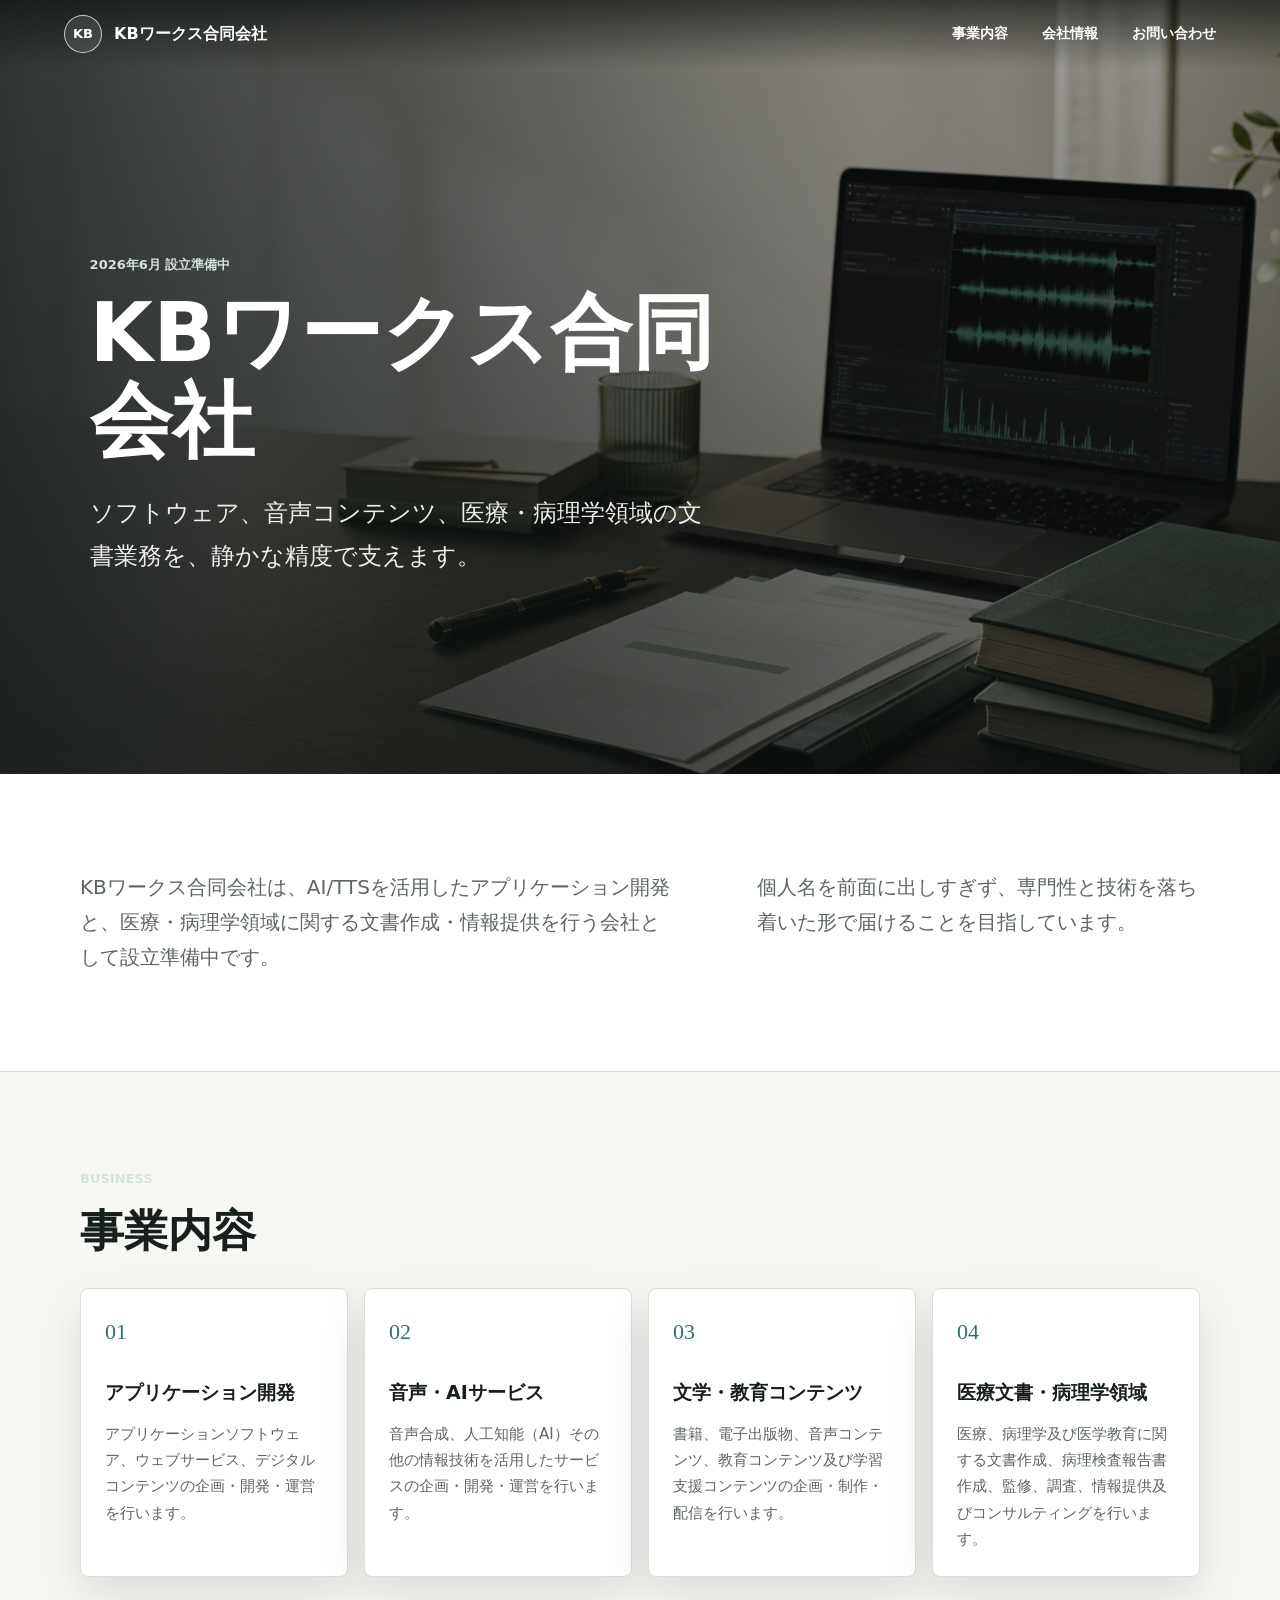
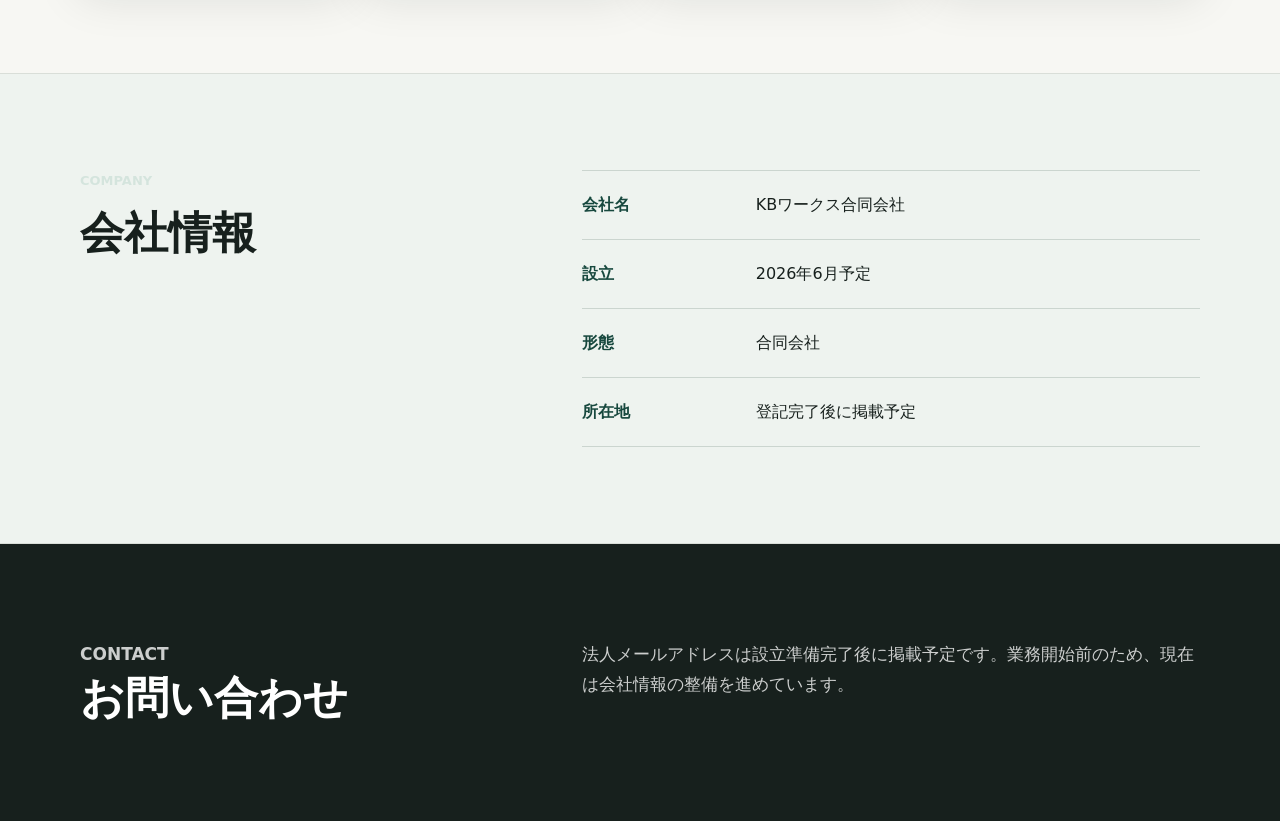
==== index.html @ 4ec2864b "Add files via upload" ====
<!doctype html>
<html lang="ja">
  <head>
    <meta charset="utf-8">
    <meta name="viewport" content="width=device-width, initial-scale=1">
    <title>KBワークス合同会社（設立準備中）</title>
    <meta
      name="description"
      content="KBワークス合同会社は、ソフトウェア開発、AI/TTSを活用した音声コンテンツ、医療・病理学領域の文書作成を行う会社として設立準備中です。"
    >
    <link rel="stylesheet" href="./styles.css">
  </head>
  <body>
    <header class="site-header" aria-label="サイトヘッダー">
      <a class="brand" href="#top" aria-label="KBワークス合同会社">
        <span class="brand-mark" aria-hidden="true">KB</span>
        <span>KBワークス合同会社</span>
      </a>
      <nav class="site-nav" aria-label="主要ナビゲーション">
        <a href="#business">事業内容</a>
        <a href="#company">会社情報</a>
        <a href="#contact">お問い合わせ</a>
      </nav>
    </header>

    <main id="top">
      <section class="hero" aria-labelledby="hero-title">
        <div class="hero-media" aria-hidden="true"></div>
        <div class="hero-overlay"></div>
        <div class="hero-content">
          <p class="status">2026年6月 設立準備中</p>
          <h1 id="hero-title">KBワークス合同会社</h1>
          <p class="lead">
            ソフトウェア、音声コンテンツ、医療・病理学領域の文書業務を、静かな精度で支えます。
          </p>
        </div>
      </section>

      <section class="intro section-band" aria-label="概要">
        <div class="section-inner intro-grid">
          <p>
            KBワークス合同会社は、AI/TTSを活用したアプリケーション開発と、医療・病理学領域に関する文書作成・情報提供を行う会社として設立準備中です。
          </p>
          <p>
            個人名を前面に出しすぎず、専門性と技術を落ち着いた形で届けることを目指しています。
          </p>
        </div>
      </section>

      <section id="business" class="section-band business" aria-labelledby="business-title">
        <div class="section-inner">
          <div class="section-heading">
            <p class="eyebrow">Business</p>
            <h2 id="business-title">事業内容</h2>
          </div>
          <div class="business-grid">
            <article class="business-item">
              <span class="item-index">01</span>
              <h3>アプリケーション開発</h3>
              <p>アプリケーションソフトウェア、ウェブサービス、デジタルコンテンツの企画・開発・運営を行います。</p>
            </article>
            <article class="business-item">
              <span class="item-index">02</span>
              <h3>音声・AIサービス</h3>
              <p>音声合成、人工知能（AI）その他の情報技術を活用したサービスの企画・開発・運営を行います。</p>
            </article>
            <article class="business-item">
              <span class="item-index">03</span>
              <h3>文学・教育コンテンツ</h3>
              <p>書籍、電子出版物、音声コンテンツ、教育コンテンツ及び学習支援コンテンツの企画・制作・配信を行います。</p>
            </article>
            <article class="business-item">
              <span class="item-index">04</span>
              <h3>医療文書・病理学領域</h3>
              <p>医療、病理学及び医学教育に関する文書作成、病理検査報告書作成、監修、調査、情報提供及びコンサルティングを行います。</p>
            </article>
          </div>
        </div>
      </section>

      <section id="company" class="section-band company" aria-labelledby="company-title">
        <div class="section-inner company-layout">
          <div class="section-heading">
            <p class="eyebrow">Company</p>
            <h2 id="company-title">会社情報</h2>
          </div>
          <dl class="company-list">
            <div>
              <dt>会社名</dt>
              <dd>KBワークス合同会社</dd>
            </div>
            <div>
              <dt>設立</dt>
              <dd>2026年6月予定</dd>
            </div>
            <div>
              <dt>形態</dt>
              <dd>合同会社</dd>
            </div>
            <div>
              <dt>所在地</dt>
              <dd>登記完了後に掲載予定</dd>
            </div>
          </dl>
        </div>
      </section>

      <section id="contact" class="section-band contact" aria-labelledby="contact-title">
        <div class="section-inner contact-layout">
          <div>
            <p class="eyebrow">Contact</p>
            <h2 id="contact-title">お問い合わせ</h2>
          </div>
          <p>
            法人メールアドレスは設立準備完了後に掲載予定です。業務開始前のため、現在は会社情報の整備を進めています。
          </p>
        </div>
      </section>
    </main>
  </body>
</html>
---- styles.css ----
:root {
  --ink: #17201d;
  --muted: #5d6762;
  --line: #d9ded8;
  --paper: #f7f7f3;
  --white: #ffffff;
  --green: #17483e;
  --teal: #2d746f;
  --brass: #9a7a38;
  --clay: #a65b45;
  --shadow: 0 18px 48px rgba(19, 26, 22, 0.12);
}

* {
  box-sizing: border-box;
}

html {
  scroll-behavior: smooth;
}

body {
  margin: 0;
  color: var(--ink);
  font-family:
    "Yu Gothic",
    "Hiragino Kaku Gothic ProN",
    Meiryo,
    system-ui,
    sans-serif;
  background: var(--paper);
  line-height: 1.75;
}

a {
  color: inherit;
  text-decoration: none;
}

.site-header {
  position: fixed;
  top: 0;
  left: 0;
  z-index: 10;
  display: flex;
  width: 100%;
  min-height: 68px;
  align-items: center;
  justify-content: space-between;
  gap: 24px;
  padding: 14px clamp(20px, 5vw, 72px);
  color: var(--white);
  background: linear-gradient(180deg, rgba(10, 15, 13, 0.64), rgba(10, 15, 13, 0));
}

.brand {
  display: inline-flex;
  align-items: center;
  gap: 12px;
  min-width: 0;
  font-weight: 700;
  letter-spacing: 0;
}

.brand-mark {
  display: inline-grid;
  width: 38px;
  height: 38px;
  flex: 0 0 38px;
  place-items: center;
  border: 1px solid rgba(255, 255, 255, 0.72);
  border-radius: 50%;
  background: rgba(255, 255, 255, 0.1);
  font-size: 13px;
}

.site-nav {
  display: flex;
  align-items: center;
  gap: clamp(14px, 3vw, 34px);
  font-size: 14px;
  font-weight: 700;
}

.site-nav a {
  border-bottom: 1px solid transparent;
  padding-block: 4px;
}

.site-nav a:hover {
  border-color: currentColor;
}

.hero {
  position: relative;
  display: grid;
  min-height: 86vh;
  align-items: center;
  overflow: hidden;
  color: var(--white);
}

.hero-media,
.hero-overlay {
  position: absolute;
  inset: 0;
}

.hero-media {
  background-image: url("./assets/hero-workspace.png");
  background-position: center;
  background-size: cover;
  transform: scale(1.01);
}

.hero-overlay {
  background:
    linear-gradient(90deg, rgba(16, 21, 18, 0.82) 0%, rgba(16, 21, 18, 0.58) 32%, rgba(16, 21, 18, 0.18) 68%),
    linear-gradient(180deg, rgba(16, 21, 18, 0.2), rgba(16, 21, 18, 0.62));
}

.hero-content {
  position: relative;
  z-index: 1;
  width: min(680px, calc(100% - 40px));
  margin-inline: clamp(20px, 7vw, 96px);
  padding-top: 58px;
}

.status,
.eyebrow {
  margin: 0 0 12px;
  color: #d4e4dd;
  font-size: 13px;
  font-weight: 700;
  letter-spacing: 0;
  text-transform: uppercase;
}

h1,
h2,
h3,
p {
  overflow-wrap: anywhere;
}

h1 {
  margin: 0;
  font-size: clamp(44px, 8vw, 82px);
  line-height: 1.08;
  letter-spacing: 0;
}

.lead {
  max-width: 620px;
  margin: 26px 0 0;
  color: rgba(255, 255, 255, 0.92);
  font-size: clamp(17px, 2.1vw, 24px);
  line-height: 1.8;
}

.section-band {
  padding: clamp(54px, 8vw, 96px) clamp(20px, 5vw, 72px);
}

.section-inner {
  width: min(1120px, 100%);
  margin-inline: auto;
}

.intro {
  background: var(--white);
  border-bottom: 1px solid var(--line);
}

.intro-grid {
  display: grid;
  grid-template-columns: 1.15fr 0.85fr;
  gap: clamp(28px, 6vw, 80px);
}

.intro p {
  margin: 0;
  color: var(--muted);
  font-size: clamp(16px, 1.8vw, 20px);
}

.business {
  background: var(--paper);
}

.section-heading {
  margin-bottom: 30px;
}

h2 {
  margin: 0;
  font-size: clamp(28px, 4vw, 44px);
  line-height: 1.25;
  letter-spacing: 0;
}

.business-grid {
  display: grid;
  grid-template-columns: repeat(4, minmax(0, 1fr));
  gap: 16px;
}

.business-item {
  min-height: 284px;
  border: 1px solid var(--line);
  border-radius: 8px;
  padding: 24px;
  background: var(--white);
  box-shadow: var(--shadow);
}

.item-index {
  display: block;
  margin-bottom: 28px;
  color: var(--teal);
  font-family: Georgia, "Times New Roman", serif;
  font-size: 22px;
}

h3 {
  margin: 0 0 14px;
  font-size: 19px;
  line-height: 1.45;
  letter-spacing: 0;
}

.business-item p,
.contact p {
  margin: 0;
  color: var(--muted);
  font-size: 15px;
}

.company {
  background: #eef3ef;
  border-block: 1px solid var(--line);
}

.company-layout {
  display: grid;
  grid-template-columns: 0.8fr 1.2fr;
  gap: clamp(28px, 7vw, 96px);
  align-items: start;
}

.company-list {
  margin: 0;
  border-top: 1px solid #cbd5cf;
}

.company-list div {
  display: grid;
  grid-template-columns: 150px 1fr;
  gap: 24px;
  border-bottom: 1px solid #cbd5cf;
  padding: 20px 0;
}

.company-list dt {
  color: var(--green);
  font-weight: 700;
}

.company-list dd {
  margin: 0;
  color: var(--ink);
}

.contact {
  background: var(--ink);
  color: var(--white);
}

.contact-layout {
  display: grid;
  grid-template-columns: 0.8fr 1.2fr;
  gap: clamp(28px, 7vw, 96px);
  align-items: start;
}

.contact p {
  color: rgba(255, 255, 255, 0.78);
  font-size: 17px;
}

@media (max-width: 920px) {
  .site-header {
    position: absolute;
  }

  .site-nav {
    display: none;
  }

  .hero {
    min-height: 78vh;
  }

  .hero-overlay {
    background:
      linear-gradient(90deg, rgba(16, 21, 18, 0.84), rgba(16, 21, 18, 0.38)),
      linear-gradient(180deg, rgba(16, 21, 18, 0.22), rgba(16, 21, 18, 0.72));
  }

  .intro-grid,
  .company-layout,
  .contact-layout {
    grid-template-columns: 1fr;
  }

  .business-grid {
    grid-template-columns: repeat(2, minmax(0, 1fr));
  }
}

@media (max-width: 620px) {
  .site-header {
    min-height: 58px;
    padding-inline: 18px;
  }

  .brand {
    gap: 10px;
    font-size: 14px;
  }

  .brand-mark {
    width: 34px;
    height: 34px;
    flex-basis: 34px;
  }

  .hero {
    min-height: 76vh;
  }

  .hero-media {
    background-position: 60% center;
  }

  .hero-content {
    width: calc(100% - 36px);
    margin-inline: 18px;
  }

  h1 {
    font-size: 42px;
  }

  .lead {
    font-size: 17px;
  }

  .business-grid {
    grid-template-columns: 1fr;
  }

  .business-item {
    min-height: 0;
  }

  .company-list div {
    grid-template-columns: 1fr;
    gap: 6px;
  }
}
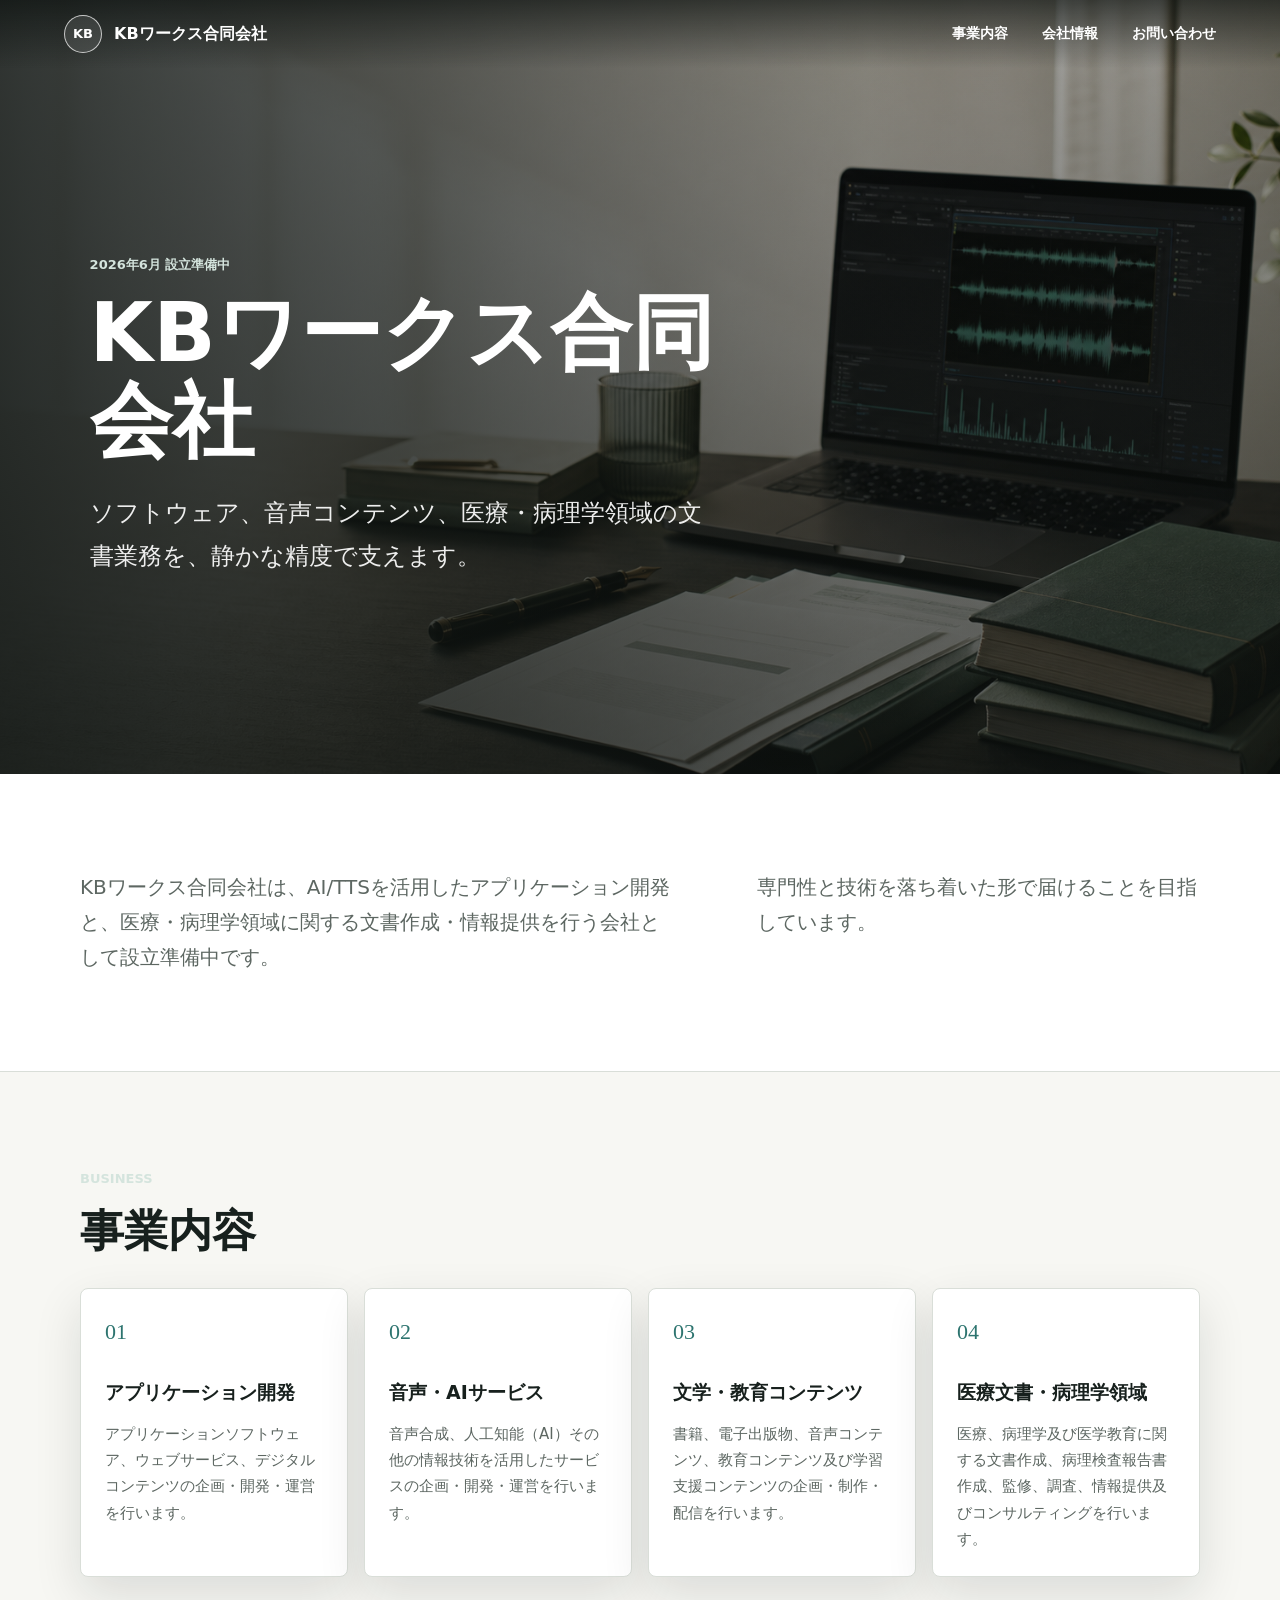
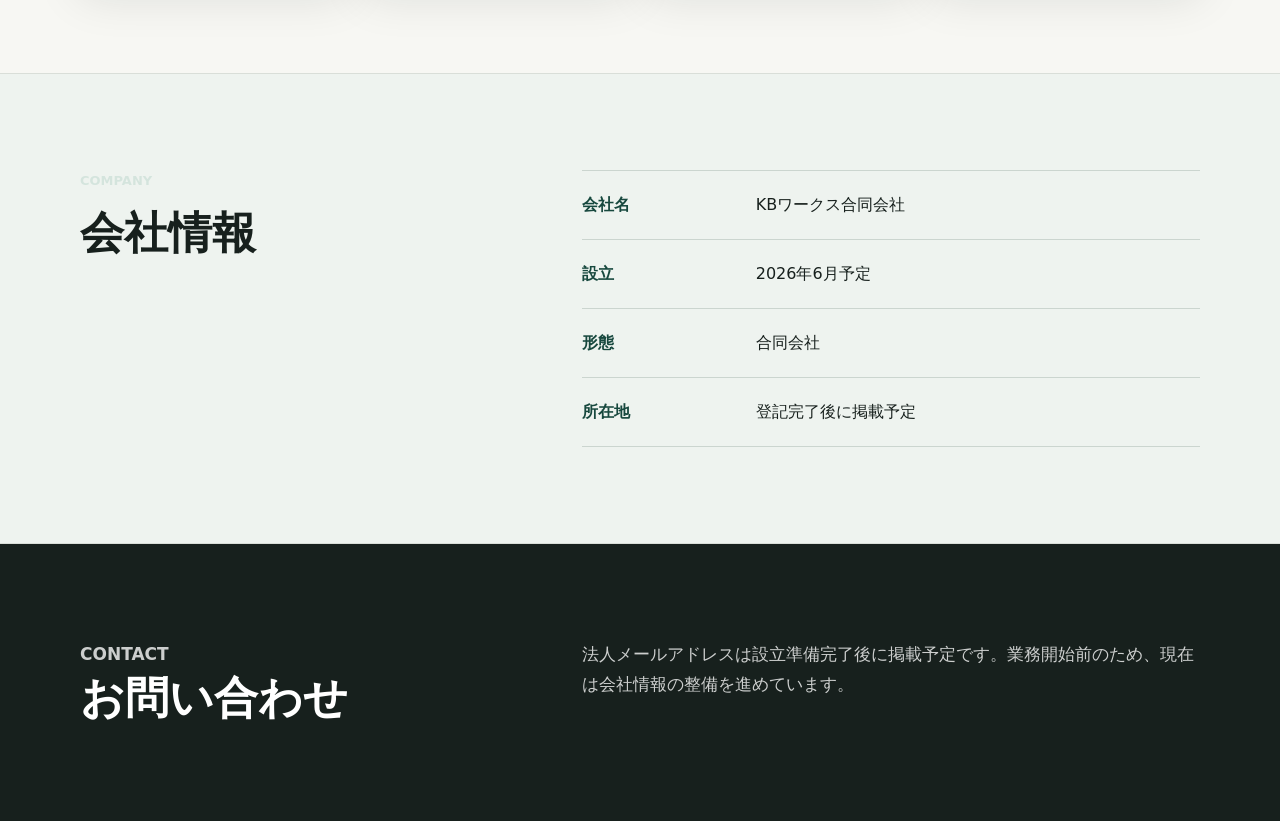
==== commit 60bedf52: "Update index.html" ====
--- a/index.html
+++ b/index.html
@@ -42,7 +42,7 @@
             KBワークス合同会社は、AI/TTSを活用したアプリケーション開発と、医療・病理学領域に関する文書作成・情報提供を行う会社として設立準備中です。
           </p>
           <p>
-            個人名を前面に出しすぎず、専門性と技術を落ち着いた形で届けることを目指しています。
+            専門性と技術を落ち着いた形で届けることを目指しています。
           </p>
         </div>
       </section>
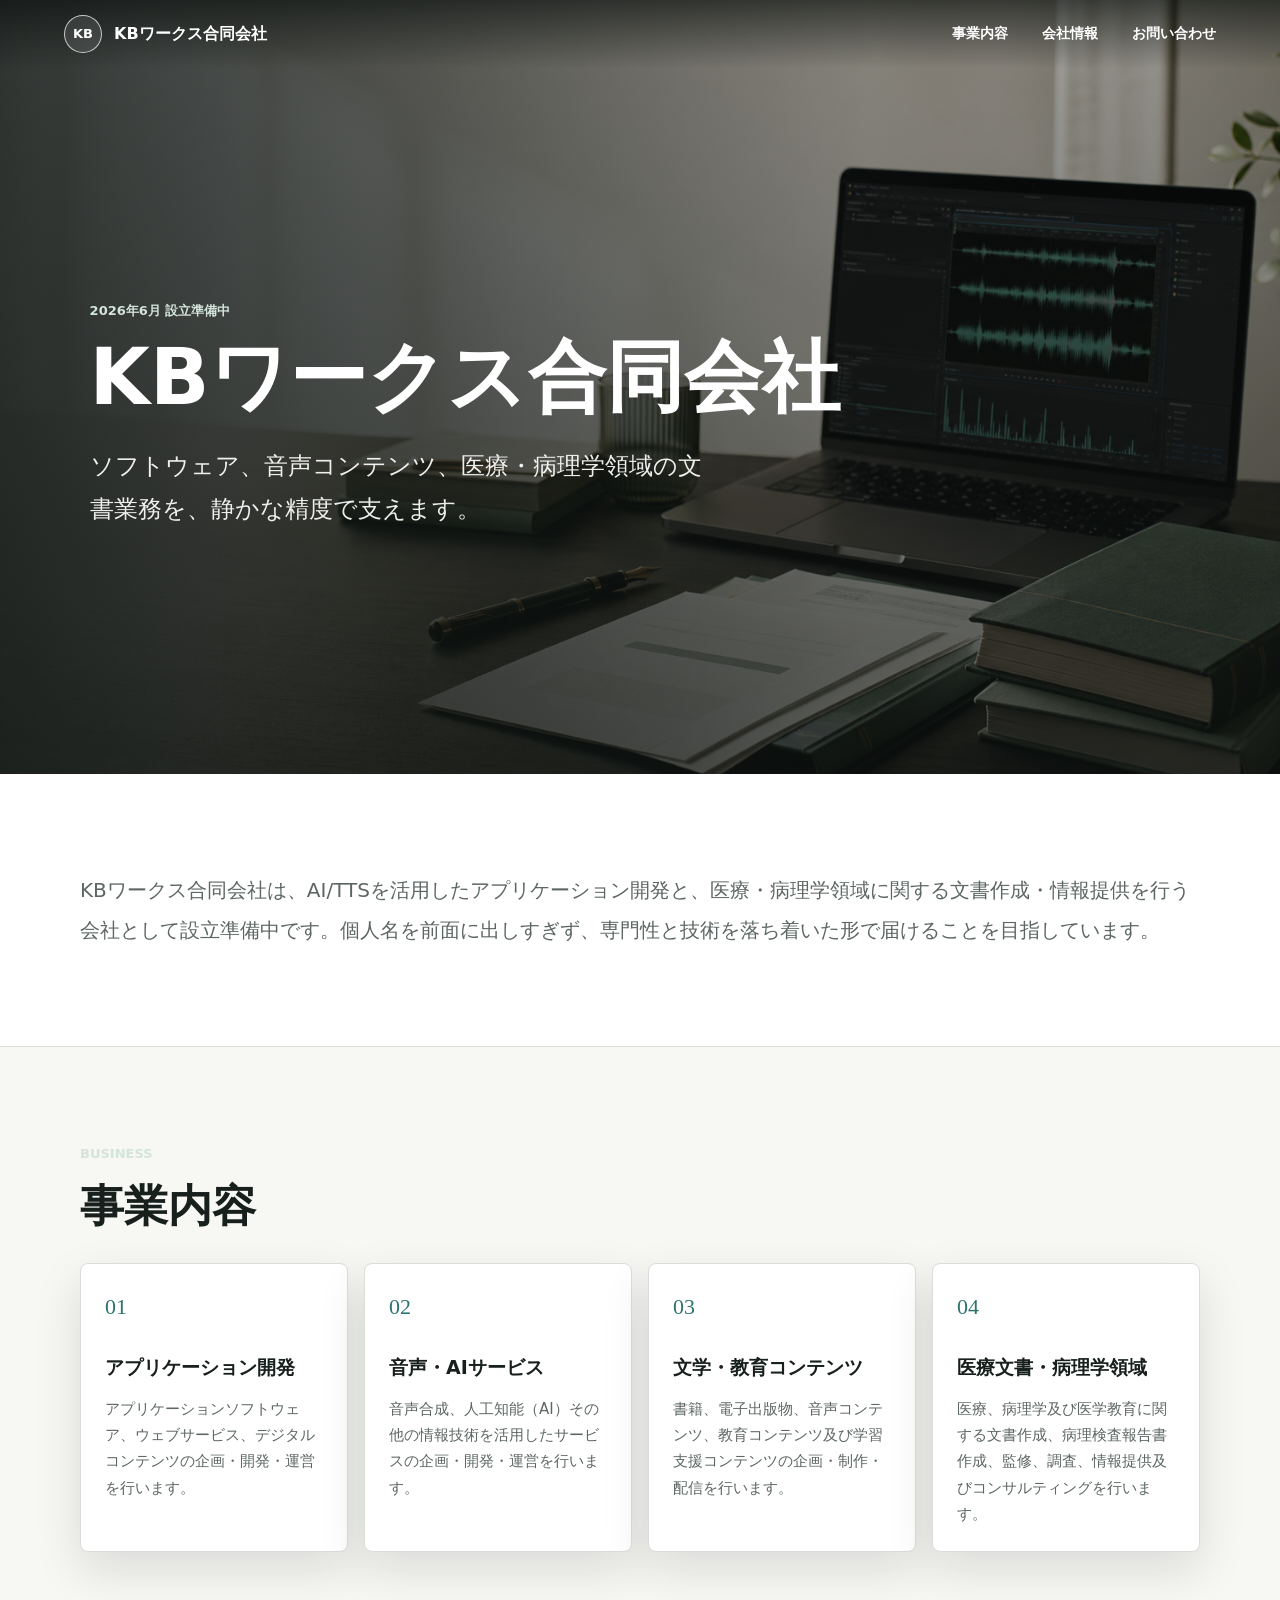
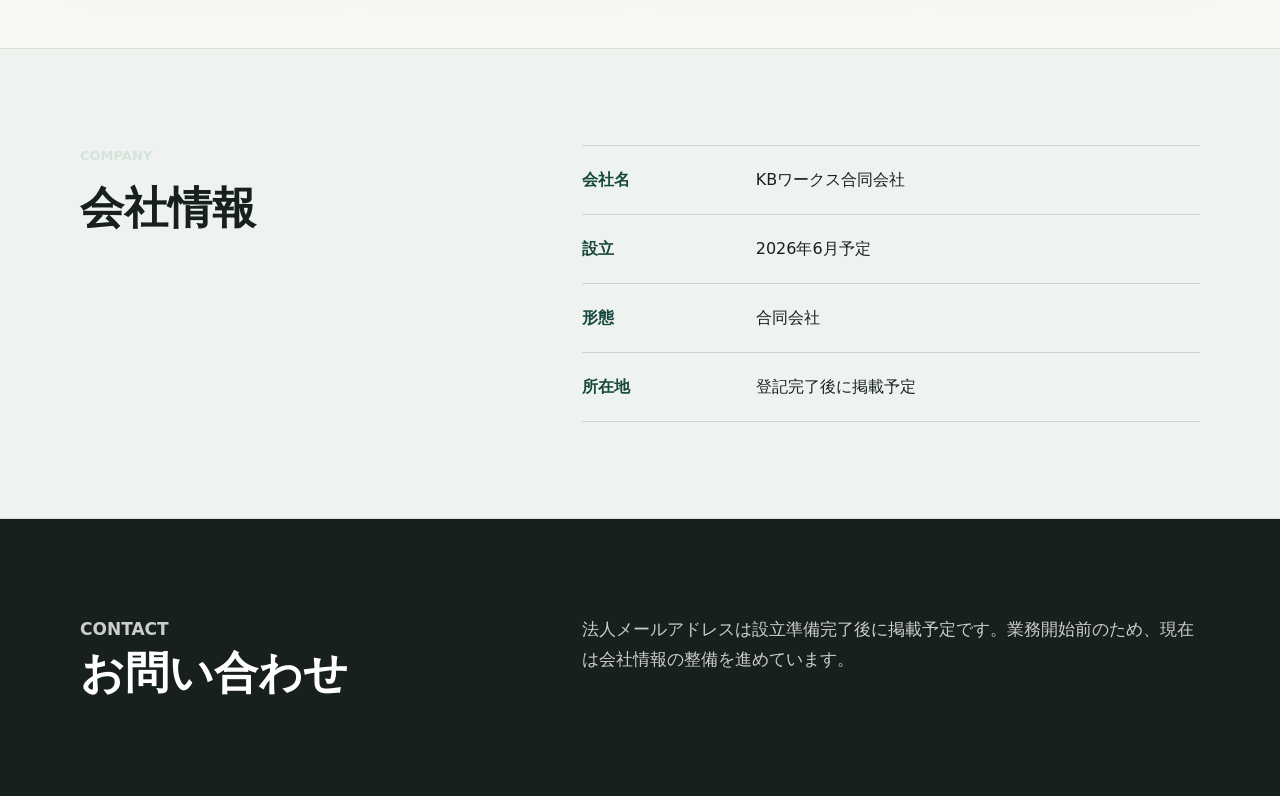
==== commit 439e2a9d: "Add files via upload" ====
--- a/index.html
+++ b/index.html
@@ -29,7 +29,7 @@
         <div class="hero-overlay"></div>
         <div class="hero-content">
           <p class="status">2026年6月 設立準備中</p>
-          <h1 id="hero-title">KBワークス合同会社</h1>
+          <h1 id="hero-title">KBワークス<wbr>合同会社</h1>
           <p class="lead">
             ソフトウェア、音声コンテンツ、医療・病理学領域の文書業務を、静かな精度で支えます。
           </p>
@@ -37,12 +37,9 @@
       </section>
 
       <section class="intro section-band" aria-label="概要">
-        <div class="section-inner intro-grid">
+        <div class="section-inner intro-copy">
           <p>
-            KBワークス合同会社は、AI/TTSを活用したアプリケーション開発と、医療・病理学領域に関する文書作成・情報提供を行う会社として設立準備中です。
-          </p>
-          <p>
-            専門性と技術を落ち着いた形で届けることを目指しています。
+            KBワークス合同会社は、AI/TTSを活用したアプリケーション開発と、医療・病理学領域に関する文書作成・情報提供を行う会社として設立準備中です。個人名を前面に出しすぎず、専門性と技術を落ち着いた形で届けることを目指しています。
           </p>
         </div>
       </section>
--- a/styles.css
+++ b/styles.css
@@ -122,7 +122,7 @@
 .hero-content {
   position: relative;
   z-index: 1;
-  width: min(680px, calc(100% - 40px));
+  width: min(880px, calc(100% - 40px));
   margin-inline: clamp(20px, 7vw, 96px);
   padding-top: 58px;
 }
@@ -146,7 +146,8 @@
 
 h1 {
   margin: 0;
-  font-size: clamp(44px, 8vw, 82px);
+  max-width: 860px;
+  font-size: clamp(42px, 6.4vw, 78px);
   line-height: 1.08;
   letter-spacing: 0;
 }
@@ -173,16 +174,15 @@
   border-bottom: 1px solid var(--line);
 }
 
-.intro-grid {
-  display: grid;
-  grid-template-columns: 1.15fr 0.85fr;
-  gap: clamp(28px, 6vw, 80px);
-}
-
-.intro p {
+.intro-copy {
+  max-width: 1120px;
+}
+
+.intro-copy p {
   margin: 0;
   color: var(--muted);
   font-size: clamp(16px, 1.8vw, 20px);
+  line-height: 2;
 }
 
 .business {
@@ -308,7 +308,6 @@
       linear-gradient(180deg, rgba(16, 21, 18, 0.22), rgba(16, 21, 18, 0.72));
   }
 
-  .intro-grid,
   .company-layout,
   .contact-layout {
     grid-template-columns: 1fr;
@@ -350,7 +349,7 @@
   }
 
   h1 {
-    font-size: 42px;
+    font-size: 40px;
   }
 
   .lead {
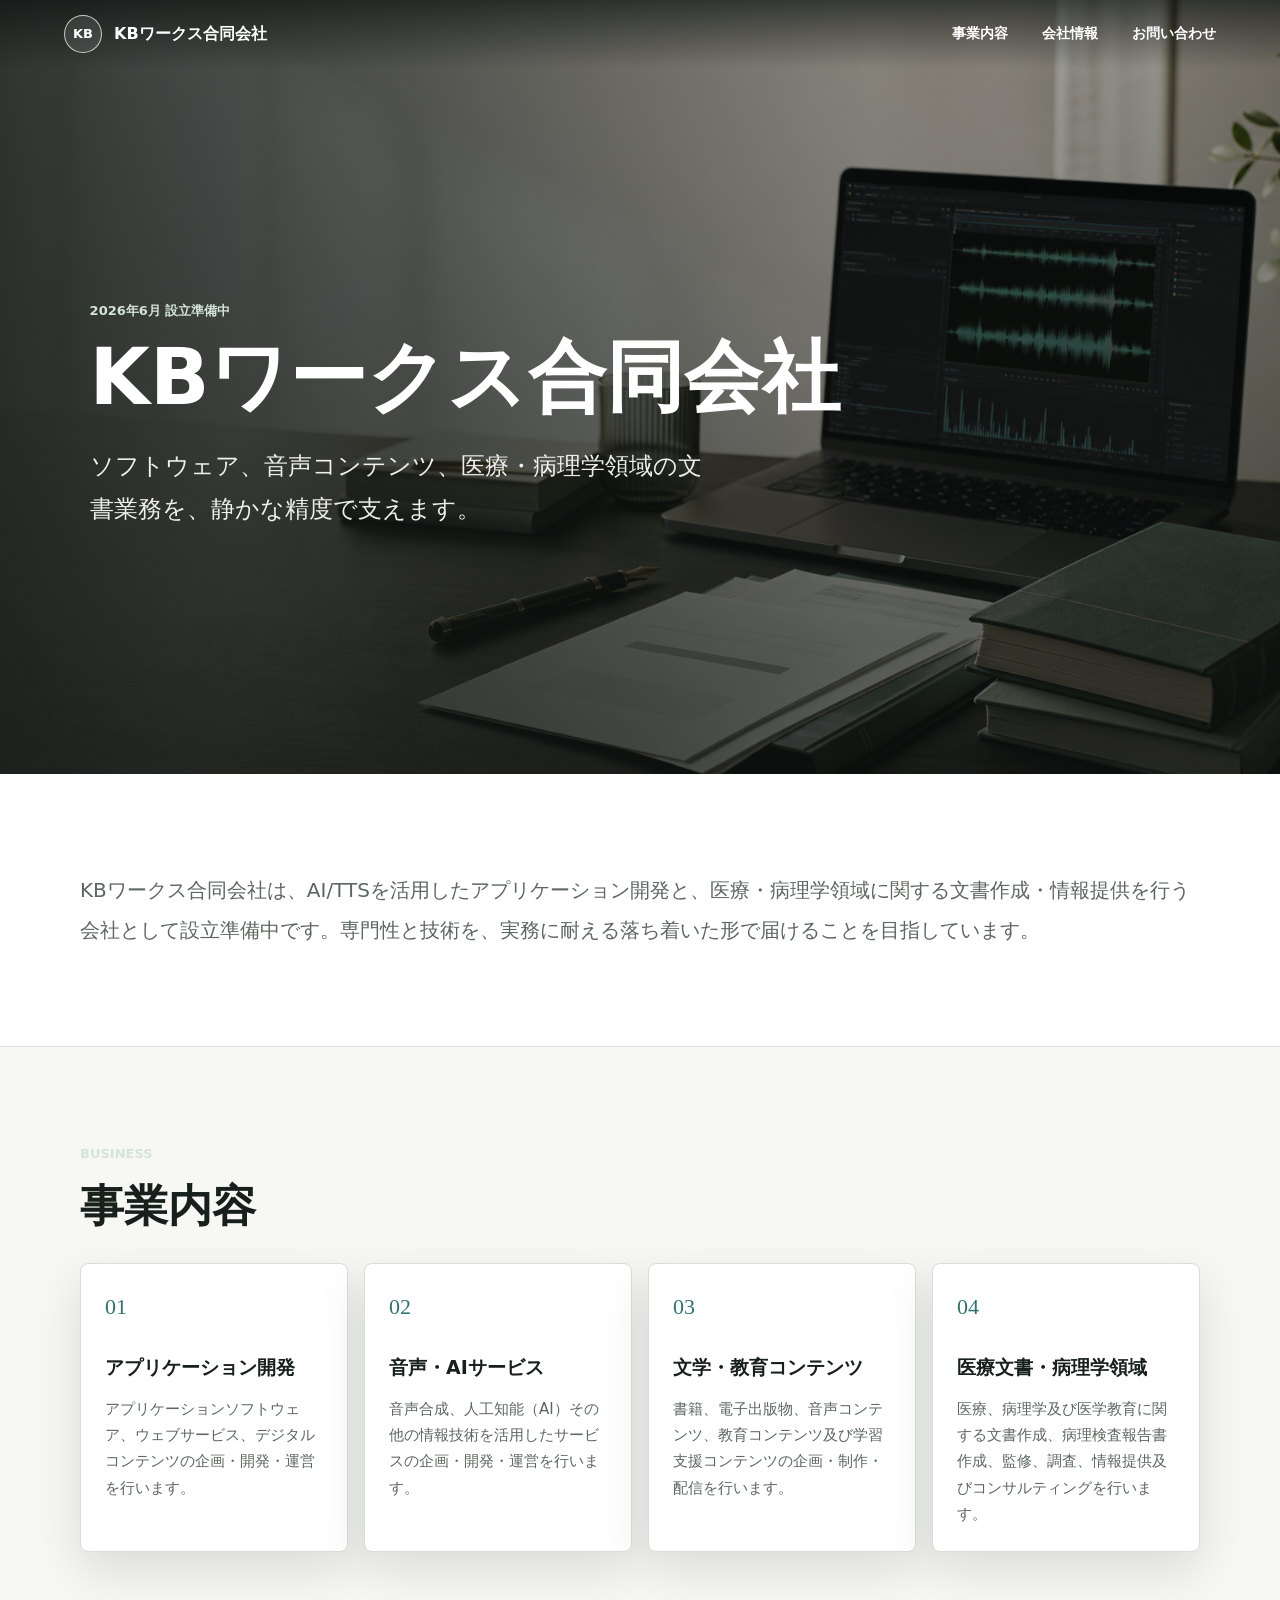
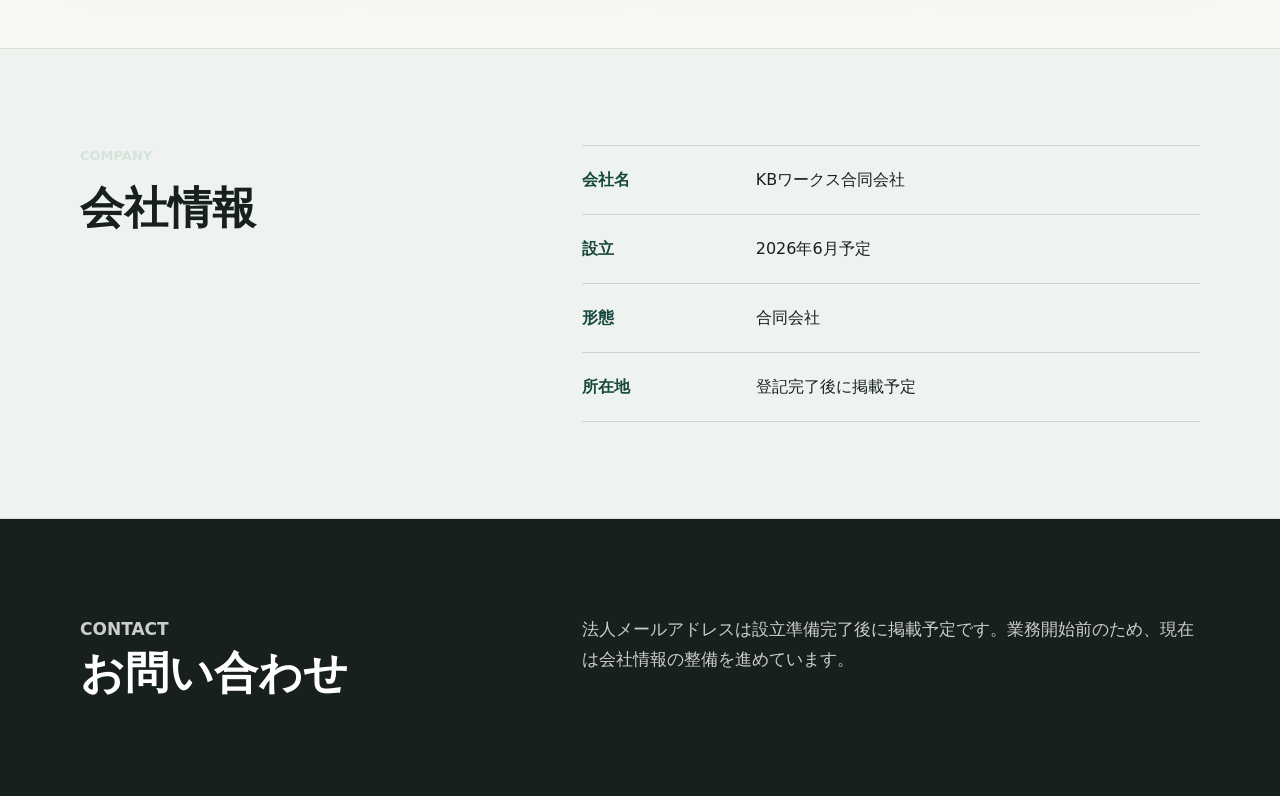
==== commit 8f9b36f2: "Add files via upload" ====
--- a/index.html
+++ b/index.html
@@ -39,7 +39,7 @@
       <section class="intro section-band" aria-label="概要">
         <div class="section-inner intro-copy">
           <p>
-            KBワークス合同会社は、AI/TTSを活用したアプリケーション開発と、医療・病理学領域に関する文書作成・情報提供を行う会社として設立準備中です。個人名を前面に出しすぎず、専門性と技術を落ち着いた形で届けることを目指しています。
+            KBワークス合同会社は、AI/TTSを活用したアプリケーション開発と、医療・病理学領域に関する文書作成・情報提供を行う会社として設立準備中です。専門性と技術を、実務に耐える落ち着いた形で届けることを目指しています。
           </p>
         </div>
       </section>
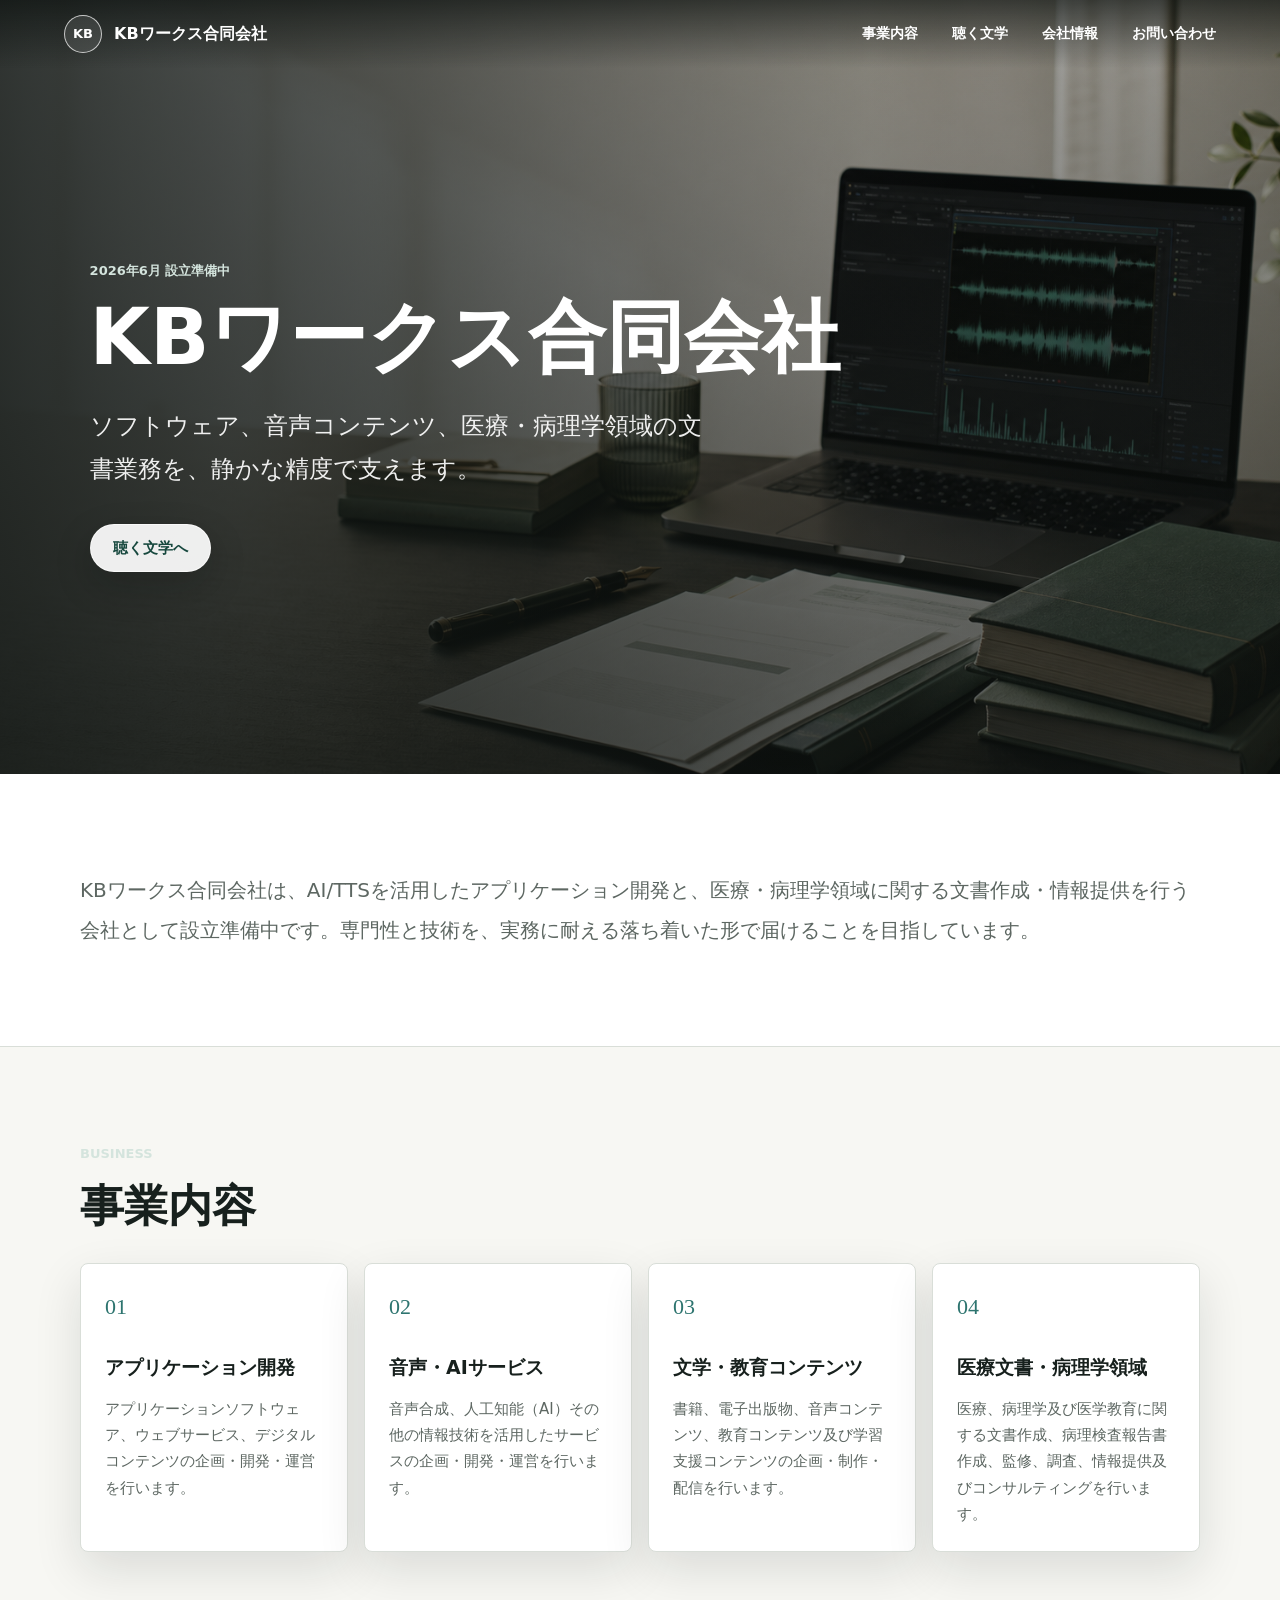
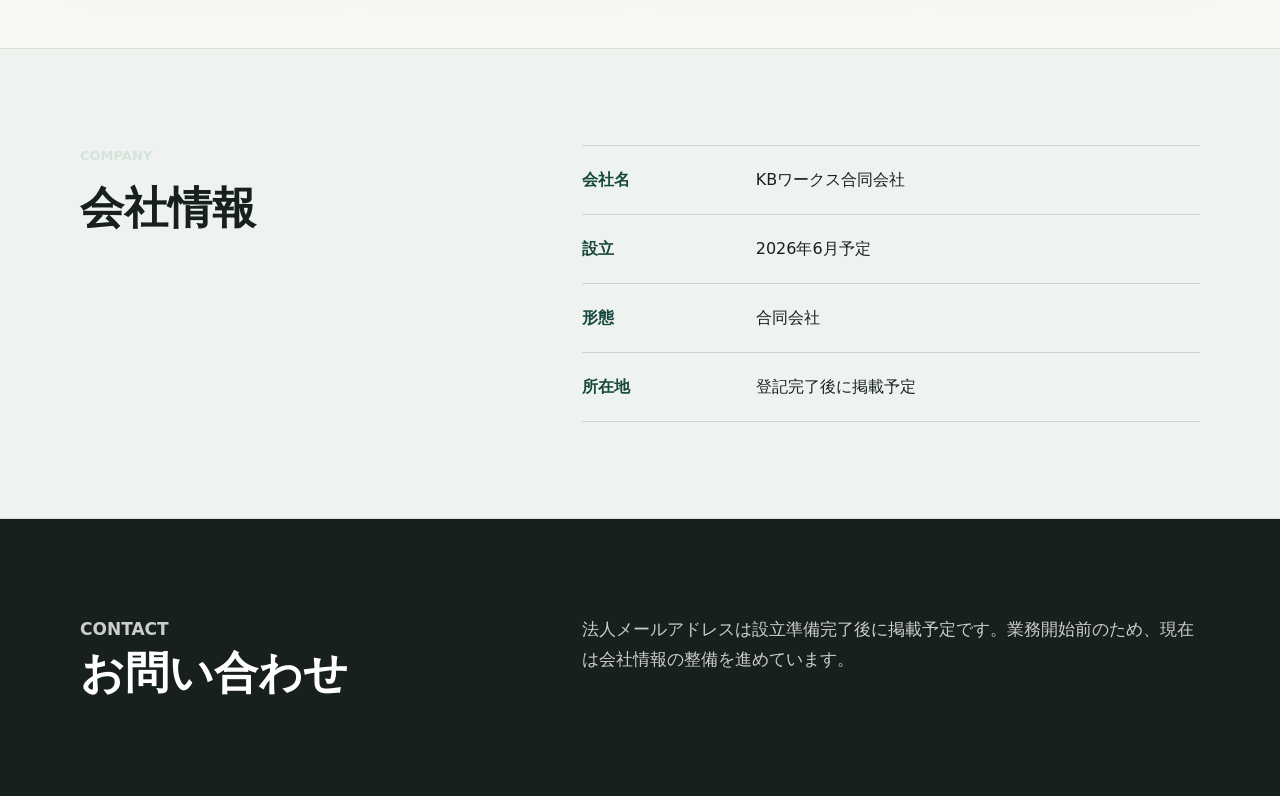
==== commit a941dfd5: "Add files via upload" ====
--- a/index.html
+++ b/index.html
@@ -18,6 +18,7 @@
       </a>
       <nav class="site-nav" aria-label="主要ナビゲーション">
         <a href="#business">事業内容</a>
+        <a href="https://kikubungaku.jp/" target="_blank" rel="noopener">聴く文学</a>
         <a href="#company">会社情報</a>
         <a href="#contact">お問い合わせ</a>
       </nav>
@@ -33,6 +34,11 @@
           <p class="lead">
             ソフトウェア、音声コンテンツ、医療・病理学領域の文書業務を、静かな精度で支えます。
           </p>
+          <div class="hero-actions">
+            <a class="primary-link" href="https://kikubungaku.jp/" target="_blank" rel="noopener">
+              聴く文学へ
+            </a>
+          </div>
         </div>
       </section>
 
--- a/styles.css
+++ b/styles.css
@@ -160,6 +160,33 @@
   line-height: 1.8;
 }
 
+.hero-actions {
+  display: flex;
+  flex-wrap: wrap;
+  gap: 12px;
+  margin-top: 32px;
+}
+
+.primary-link {
+  display: inline-flex;
+  min-height: 48px;
+  align-items: center;
+  justify-content: center;
+  border: 1px solid rgba(255, 255, 255, 0.68);
+  border-radius: 999px;
+  padding: 0 22px;
+  background: rgba(255, 255, 255, 0.92);
+  color: var(--green);
+  font-size: 15px;
+  font-weight: 700;
+  line-height: 1.2;
+  box-shadow: 0 14px 36px rgba(8, 14, 12, 0.22);
+}
+
+.primary-link:hover {
+  background: var(--white);
+}
+
 .section-band {
   padding: clamp(54px, 8vw, 96px) clamp(20px, 5vw, 72px);
 }
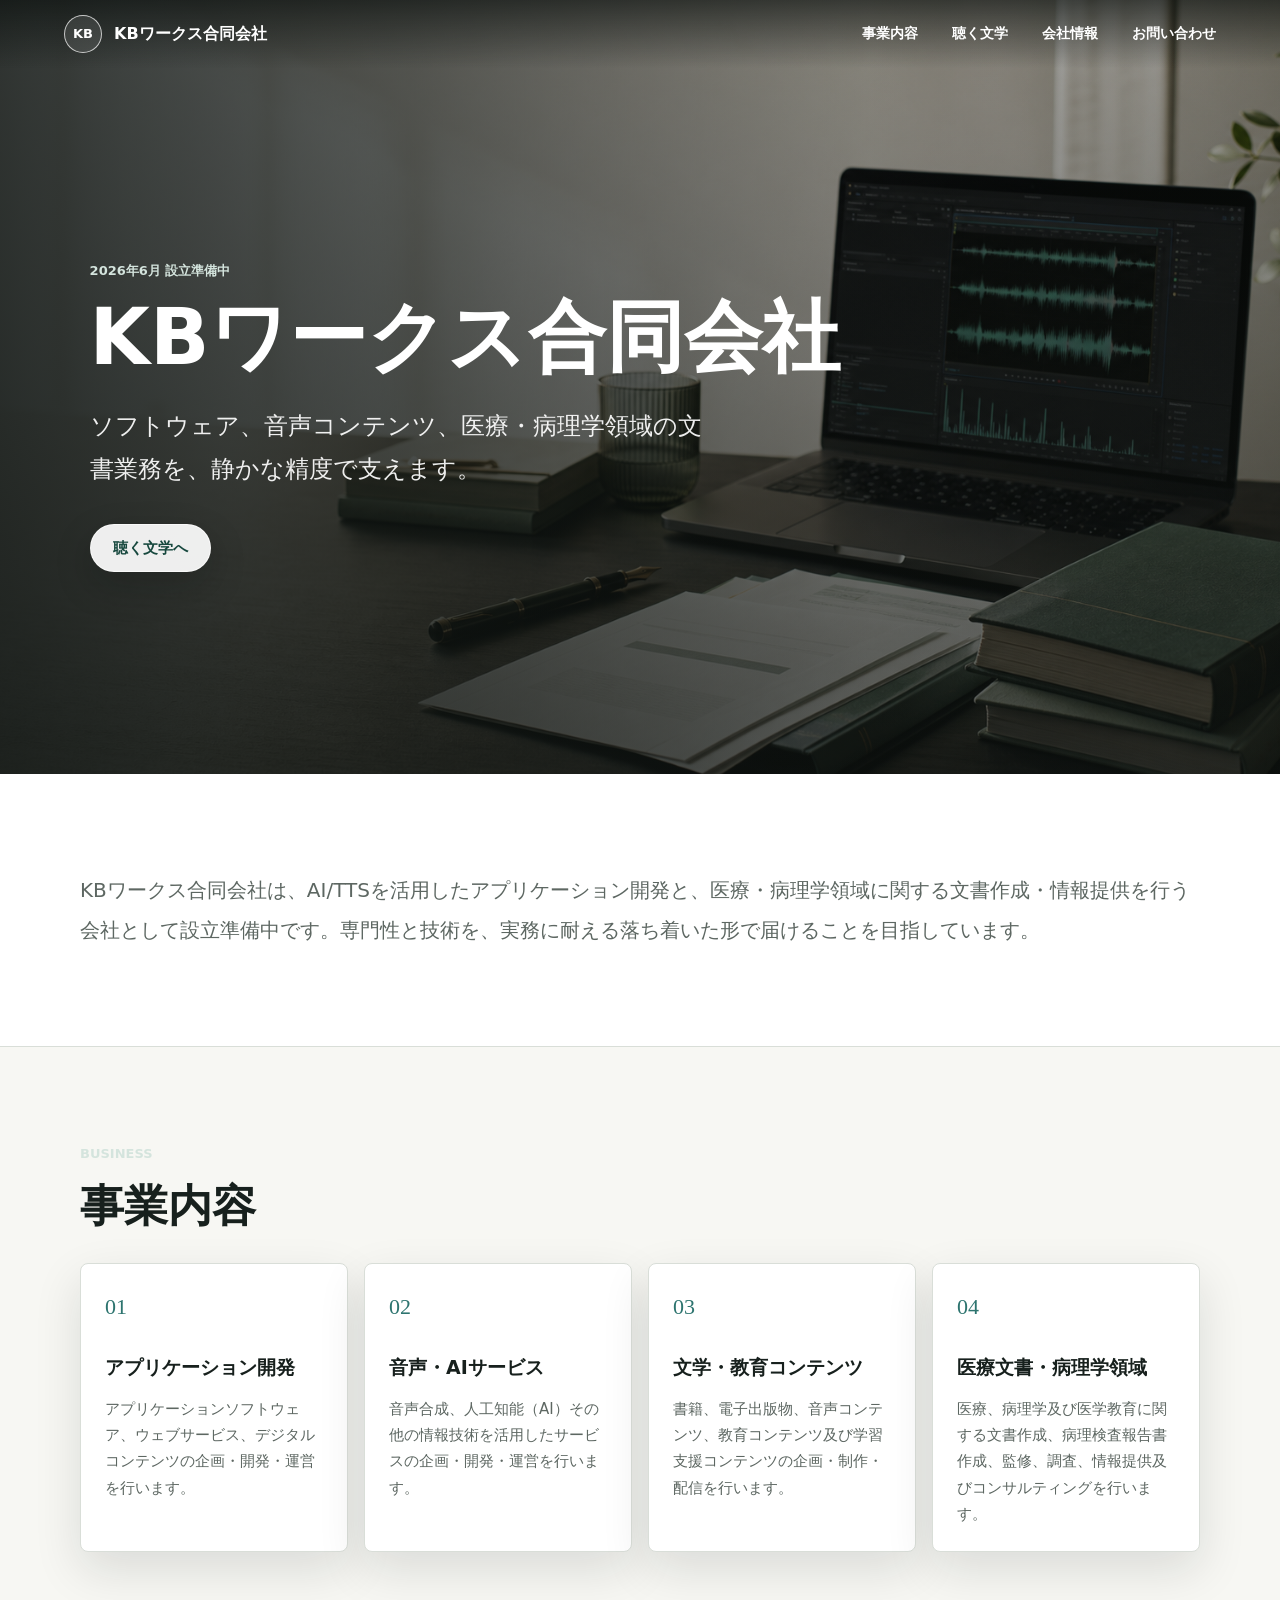
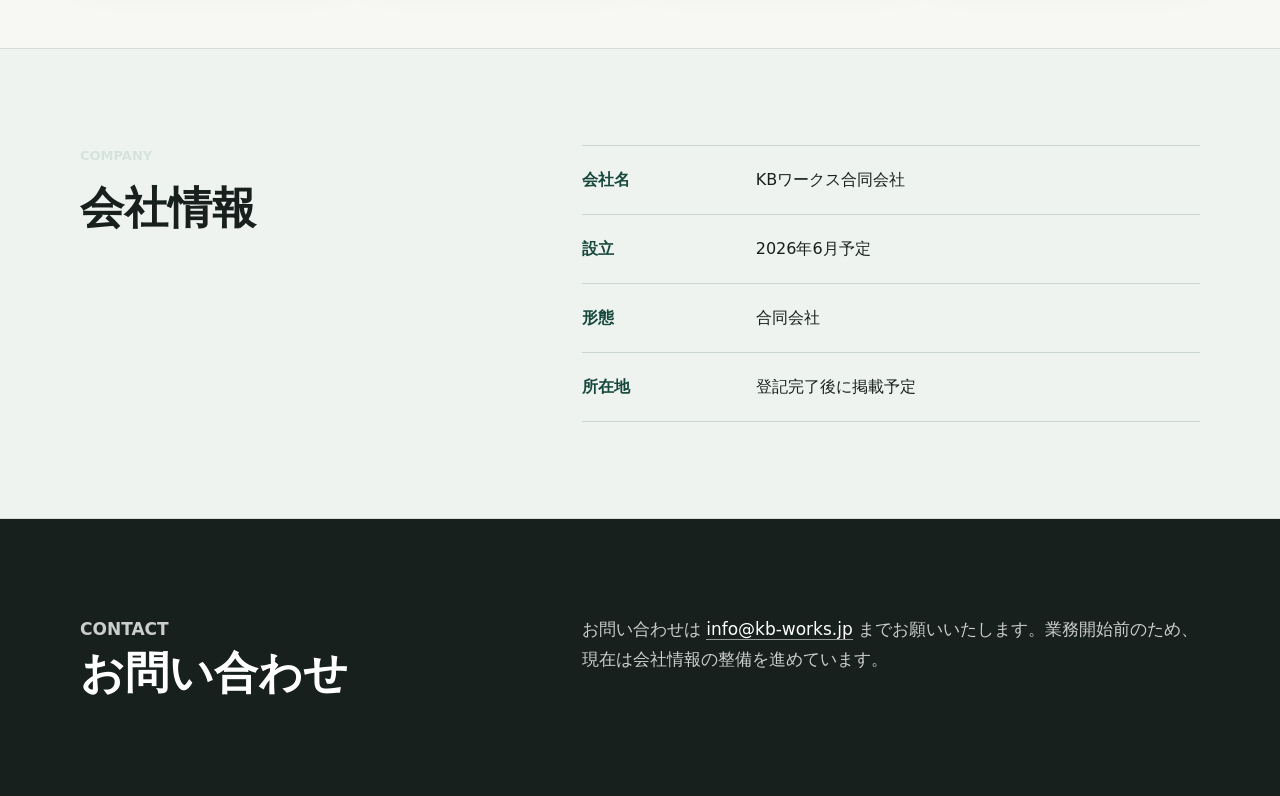
==== commit 0ac3e6fb: "Add files via upload" ====
--- a/index.html
+++ b/index.html
@@ -115,7 +115,7 @@
             <h2 id="contact-title">お問い合わせ</h2>
           </div>
           <p>
-            法人メールアドレスは設立準備完了後に掲載予定です。業務開始前のため、現在は会社情報の整備を進めています。
+            お問い合わせは <a href="mailto:info@kb-works.jp">info@kb-works.jp</a> までお願いいたします。業務開始前のため、現在は会社情報の整備を進めています。
           </p>
         </div>
       </section>
--- a/styles.css
+++ b/styles.css
@@ -316,6 +316,15 @@
   font-size: 17px;
 }
 
+.contact a {
+  color: var(--white);
+  border-bottom: 1px solid rgba(255, 255, 255, 0.54);
+}
+
+.contact a:hover {
+  border-color: var(--white);
+}
+
 @media (max-width: 920px) {
   .site-header {
     position: absolute;
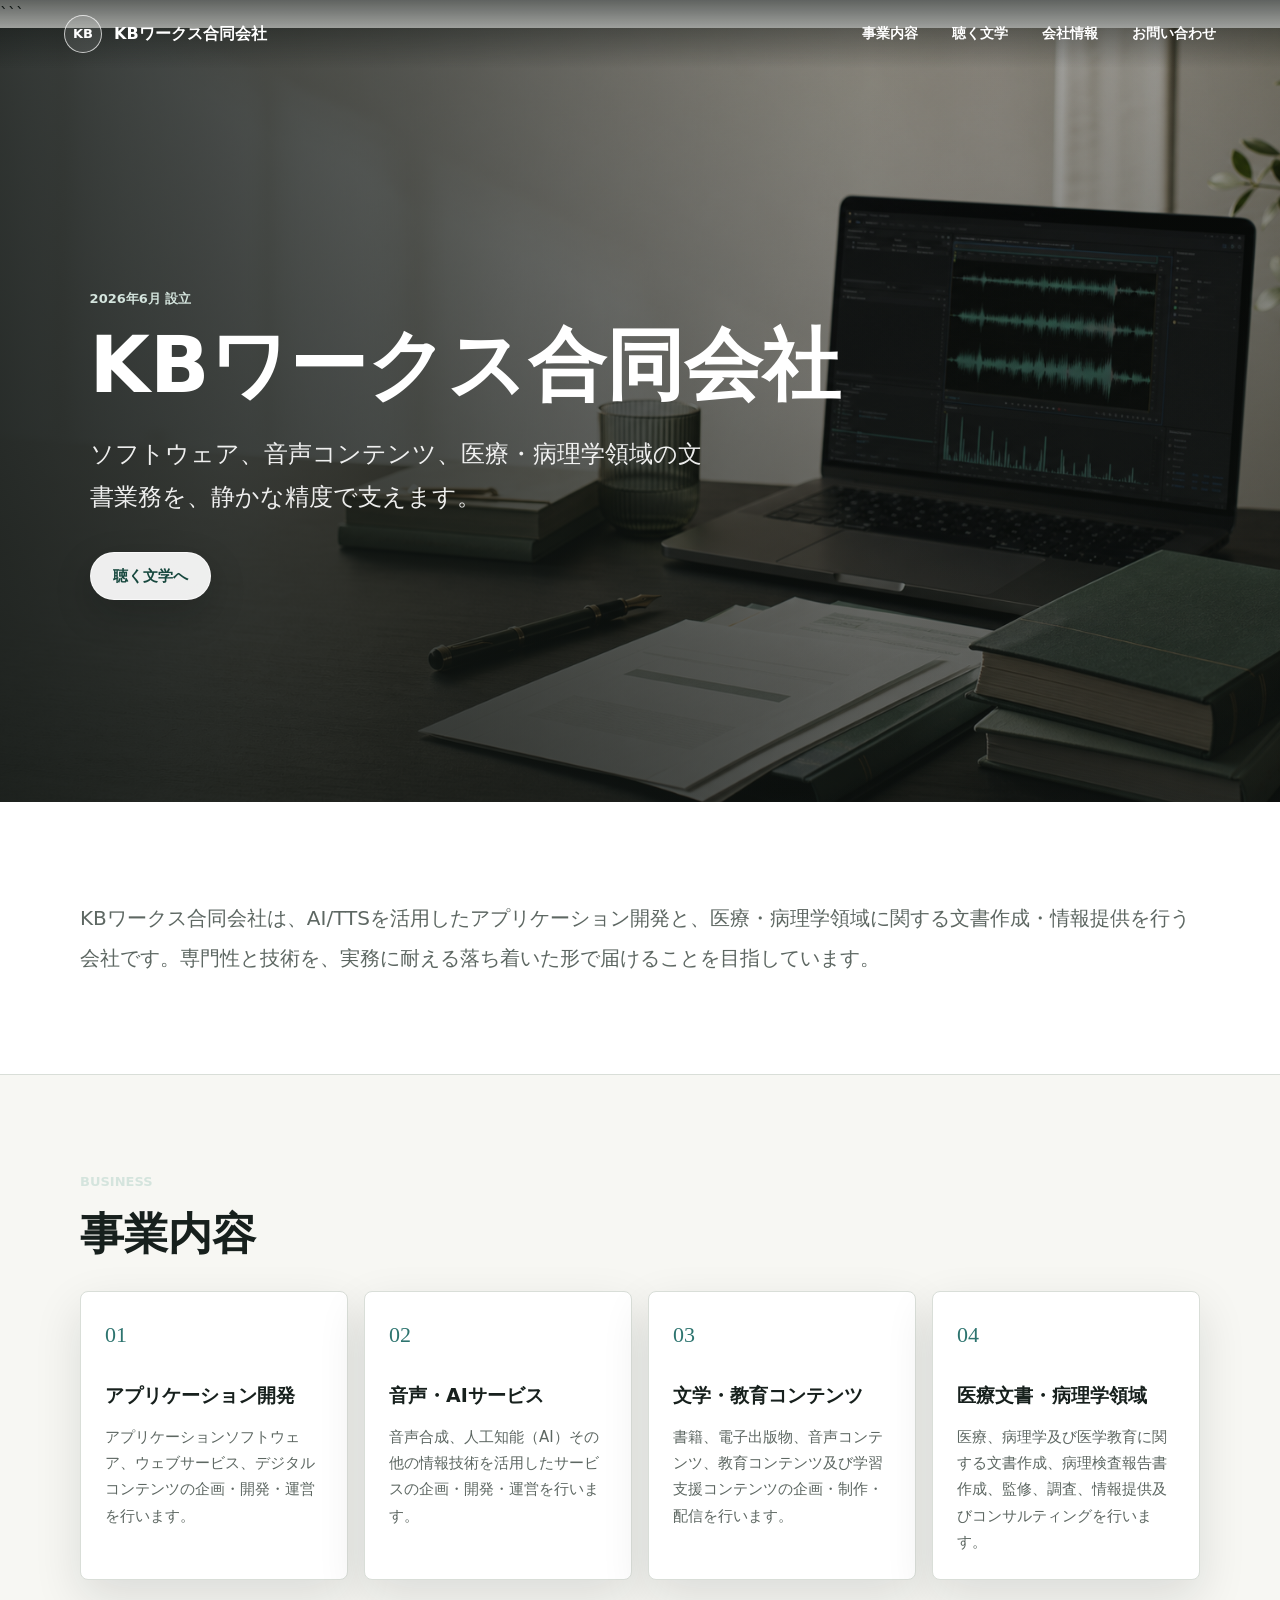
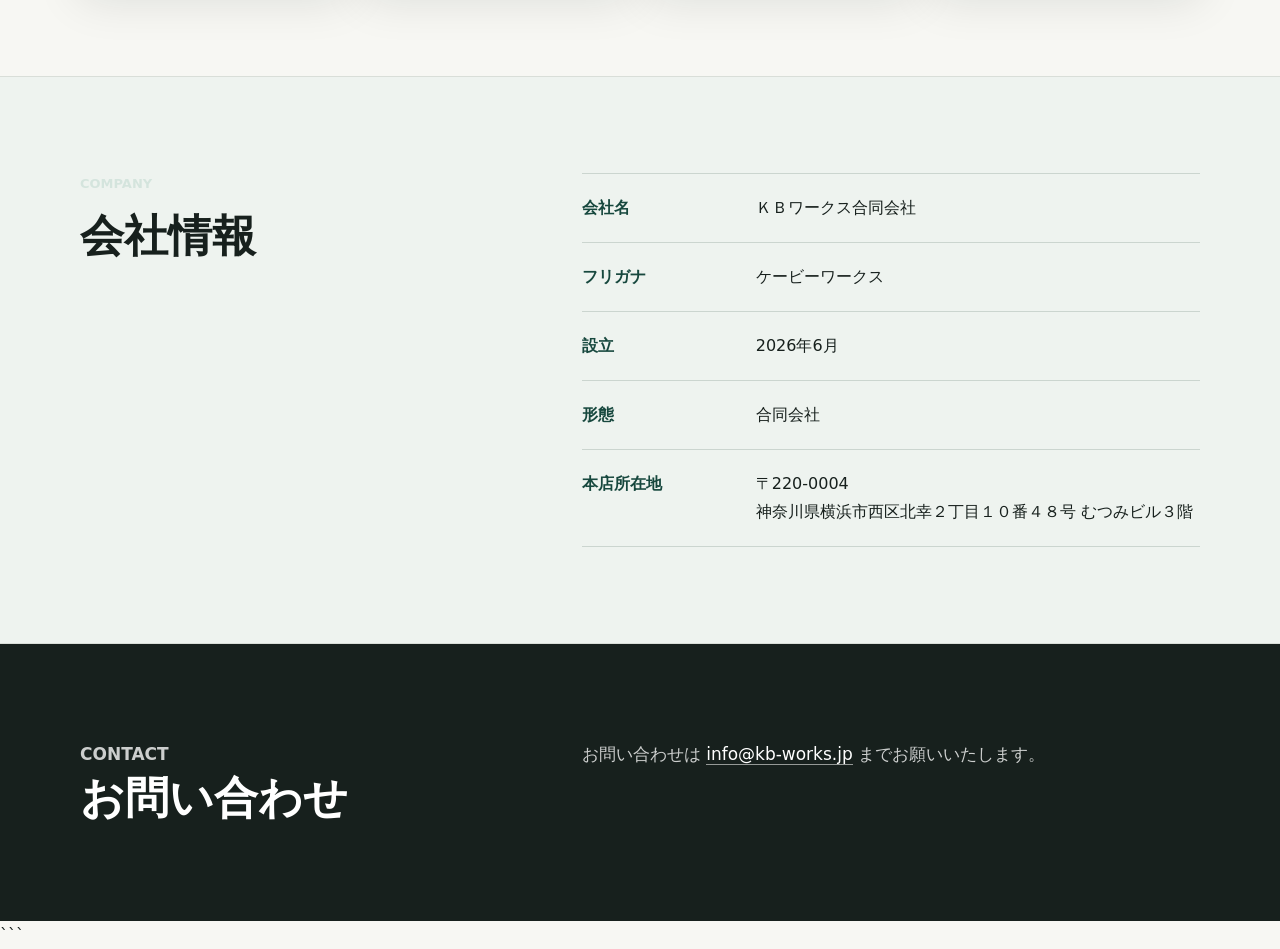
==== commit be168604: "Revise company information and meta tags in index.html Updated the title and description meta tags. " ====
--- a/index.html
+++ b/index.html
@@ -1,12 +1,13 @@
 <!doctype html>
+
 <html lang="ja">
   <head>
     <meta charset="utf-8">
     <meta name="viewport" content="width=device-width, initial-scale=1">
-    <title>KBワークス合同会社（設立準備中）</title>
+    <title>KBワークス合同会社</title>
     <meta
       name="description"
-      content="KBワークス合同会社は、ソフトウェア開発、AI/TTSを活用した音声コンテンツ、医療・病理学領域の文書作成を行う会社として設立準備中です。"
+      content="KBワークス合同会社は、ソフトウェア開発、AI/TTSを活用した音声コンテンツ、医療・病理学領域の文書作成・情報提供を行う会社です。"
     >
     <link rel="stylesheet" href="./styles.css">
   </head>
@@ -24,101 +25,108 @@
       </nav>
     </header>
 
-    <main id="top">
-      <section class="hero" aria-labelledby="hero-title">
-        <div class="hero-media" aria-hidden="true"></div>
-        <div class="hero-overlay"></div>
-        <div class="hero-content">
-          <p class="status">2026年6月 設立準備中</p>
-          <h1 id="hero-title">KBワークス<wbr>合同会社</h1>
-          <p class="lead">
-            ソフトウェア、音声コンテンツ、医療・病理学領域の文書業務を、静かな精度で支えます。
-          </p>
-          <div class="hero-actions">
-            <a class="primary-link" href="https://kikubungaku.jp/" target="_blank" rel="noopener">
-              聴く文学へ
-            </a>
-          </div>
+```
+<main id="top">
+  <section class="hero" aria-labelledby="hero-title">
+    <div class="hero-media" aria-hidden="true"></div>
+    <div class="hero-overlay"></div>
+    <div class="hero-content">
+      <p class="status">2026年6月 設立</p>
+      <h1 id="hero-title">KBワークス<wbr>合同会社</h1>
+      <p class="lead">
+        ソフトウェア、音声コンテンツ、医療・病理学領域の文書業務を、静かな精度で支えます。
+      </p>
+      <div class="hero-actions">
+        <a class="primary-link" href="https://kikubungaku.jp/" target="_blank" rel="noopener">
+          聴く文学へ
+        </a>
+      </div>
+    </div>
+  </section>
+
+  <section class="intro section-band" aria-label="概要">
+    <div class="section-inner intro-copy">
+      <p>
+        KBワークス合同会社は、AI/TTSを活用したアプリケーション開発と、医療・病理学領域に関する文書作成・情報提供を行う会社です。専門性と技術を、実務に耐える落ち着いた形で届けることを目指しています。
+      </p>
+    </div>
+  </section>
+
+  <section id="business" class="section-band business" aria-labelledby="business-title">
+    <div class="section-inner">
+      <div class="section-heading">
+        <p class="eyebrow">Business</p>
+        <h2 id="business-title">事業内容</h2>
+      </div>
+      <div class="business-grid">
+        <article class="business-item">
+          <span class="item-index">01</span>
+          <h3>アプリケーション開発</h3>
+          <p>アプリケーションソフトウェア、ウェブサービス、デジタルコンテンツの企画・開発・運営を行います。</p>
+        </article>
+        <article class="business-item">
+          <span class="item-index">02</span>
+          <h3>音声・AIサービス</h3>
+          <p>音声合成、人工知能（AI）その他の情報技術を活用したサービスの企画・開発・運営を行います。</p>
+        </article>
+        <article class="business-item">
+          <span class="item-index">03</span>
+          <h3>文学・教育コンテンツ</h3>
+          <p>書籍、電子出版物、音声コンテンツ、教育コンテンツ及び学習支援コンテンツの企画・制作・配信を行います。</p>
+        </article>
+        <article class="business-item">
+          <span class="item-index">04</span>
+          <h3>医療文書・病理学領域</h3>
+          <p>医療、病理学及び医学教育に関する文書作成、病理検査報告書作成、監修、調査、情報提供及びコンサルティングを行います。</p>
+        </article>
+      </div>
+    </div>
+  </section>
+
+  <section id="company" class="section-band company" aria-labelledby="company-title">
+    <div class="section-inner company-layout">
+      <div class="section-heading">
+        <p class="eyebrow">Company</p>
+        <h2 id="company-title">会社情報</h2>
+      </div>
+      <dl class="company-list">
+        <div>
+          <dt>会社名</dt>
+          <dd>ＫＢワークス合同会社</dd>
         </div>
-      </section>
+        <div>
+          <dt>フリガナ</dt>
+          <dd>ケービーワークス</dd>
+        </div>
+        <div>
+          <dt>設立</dt>
+          <dd>2026年6月</dd>
+        </div>
+        <div>
+          <dt>形態</dt>
+          <dd>合同会社</dd>
+        </div>
+        <div>
+          <dt>本店所在地</dt>
+          <dd>〒220-0004<br>神奈川県横浜市西区北幸２丁目１０番４８号 むつみビル３階</dd>
+        </div>
+      </dl>
+    </div>
+  </section>
 
-      <section class="intro section-band" aria-label="概要">
-        <div class="section-inner intro-copy">
-          <p>
-            KBワークス合同会社は、AI/TTSを活用したアプリケーション開発と、医療・病理学領域に関する文書作成・情報提供を行う会社として設立準備中です。専門性と技術を、実務に耐える落ち着いた形で届けることを目指しています。
-          </p>
-        </div>
-      </section>
+  <section id="contact" class="section-band contact" aria-labelledby="contact-title">
+    <div class="section-inner contact-layout">
+      <div>
+        <p class="eyebrow">Contact</p>
+        <h2 id="contact-title">お問い合わせ</h2>
+      </div>
+      <p>
+        お問い合わせは <a href="mailto:info@kb-works.jp">info@kb-works.jp</a> までお願いいたします。
+      </p>
+    </div>
+  </section>
+</main>
+```
 
-      <section id="business" class="section-band business" aria-labelledby="business-title">
-        <div class="section-inner">
-          <div class="section-heading">
-            <p class="eyebrow">Business</p>
-            <h2 id="business-title">事業内容</h2>
-          </div>
-          <div class="business-grid">
-            <article class="business-item">
-              <span class="item-index">01</span>
-              <h3>アプリケーション開発</h3>
-              <p>アプリケーションソフトウェア、ウェブサービス、デジタルコンテンツの企画・開発・運営を行います。</p>
-            </article>
-            <article class="business-item">
-              <span class="item-index">02</span>
-              <h3>音声・AIサービス</h3>
-              <p>音声合成、人工知能（AI）その他の情報技術を活用したサービスの企画・開発・運営を行います。</p>
-            </article>
-            <article class="business-item">
-              <span class="item-index">03</span>
-              <h3>文学・教育コンテンツ</h3>
-              <p>書籍、電子出版物、音声コンテンツ、教育コンテンツ及び学習支援コンテンツの企画・制作・配信を行います。</p>
-            </article>
-            <article class="business-item">
-              <span class="item-index">04</span>
-              <h3>医療文書・病理学領域</h3>
-              <p>医療、病理学及び医学教育に関する文書作成、病理検査報告書作成、監修、調査、情報提供及びコンサルティングを行います。</p>
-            </article>
-          </div>
-        </div>
-      </section>
-
-      <section id="company" class="section-band company" aria-labelledby="company-title">
-        <div class="section-inner company-layout">
-          <div class="section-heading">
-            <p class="eyebrow">Company</p>
-            <h2 id="company-title">会社情報</h2>
-          </div>
-          <dl class="company-list">
-            <div>
-              <dt>会社名</dt>
-              <dd>KBワークス合同会社</dd>
-            </div>
-            <div>
-              <dt>設立</dt>
-              <dd>2026年6月予定</dd>
-            </div>
-            <div>
-              <dt>形態</dt>
-              <dd>合同会社</dd>
-            </div>
-            <div>
-              <dt>所在地</dt>
-              <dd>登記完了後に掲載予定</dd>
-            </div>
-          </dl>
-        </div>
-      </section>
-
-      <section id="contact" class="section-band contact" aria-labelledby="contact-title">
-        <div class="section-inner contact-layout">
-          <div>
-            <p class="eyebrow">Contact</p>
-            <h2 id="contact-title">お問い合わせ</h2>
-          </div>
-          <p>
-            お問い合わせは <a href="mailto:info@kb-works.jp">info@kb-works.jp</a> までお願いいたします。業務開始前のため、現在は会社情報の整備を進めています。
-          </p>
-        </div>
-      </section>
-    </main>
   </body>
 </html>
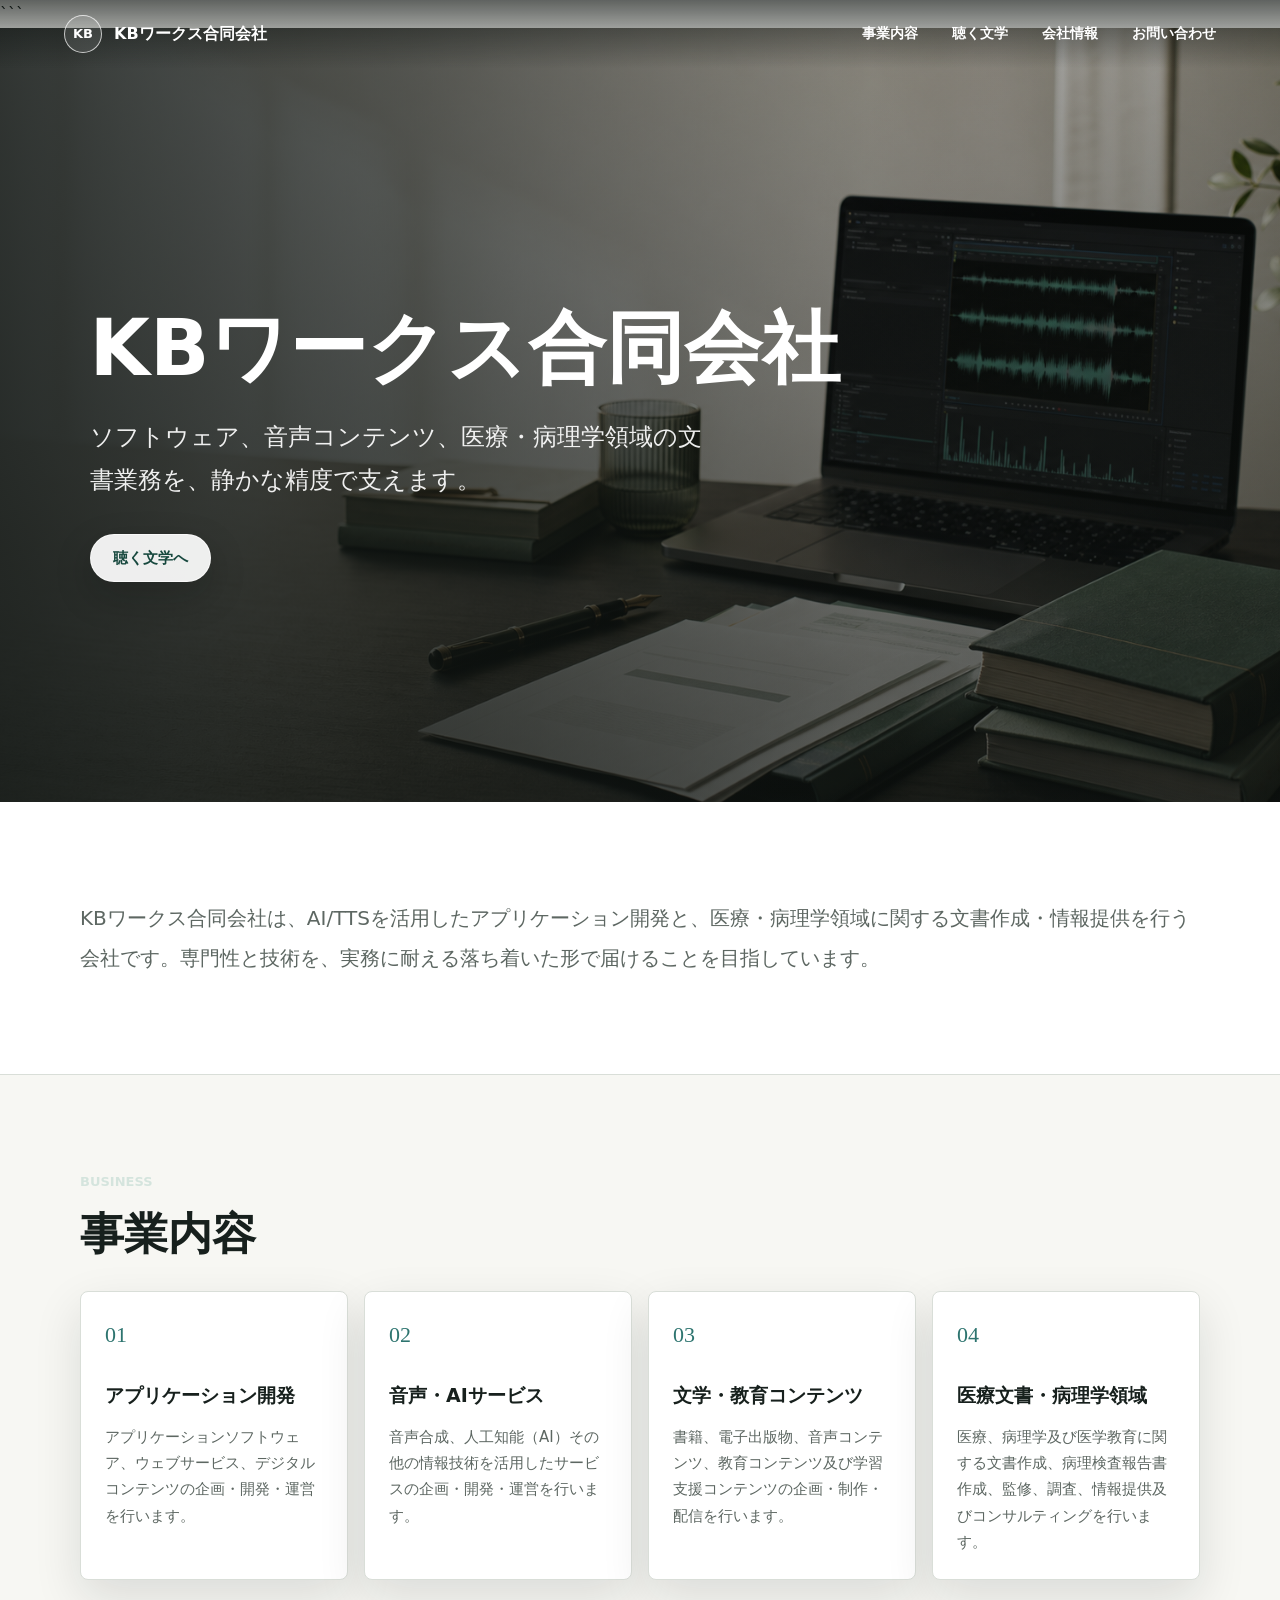
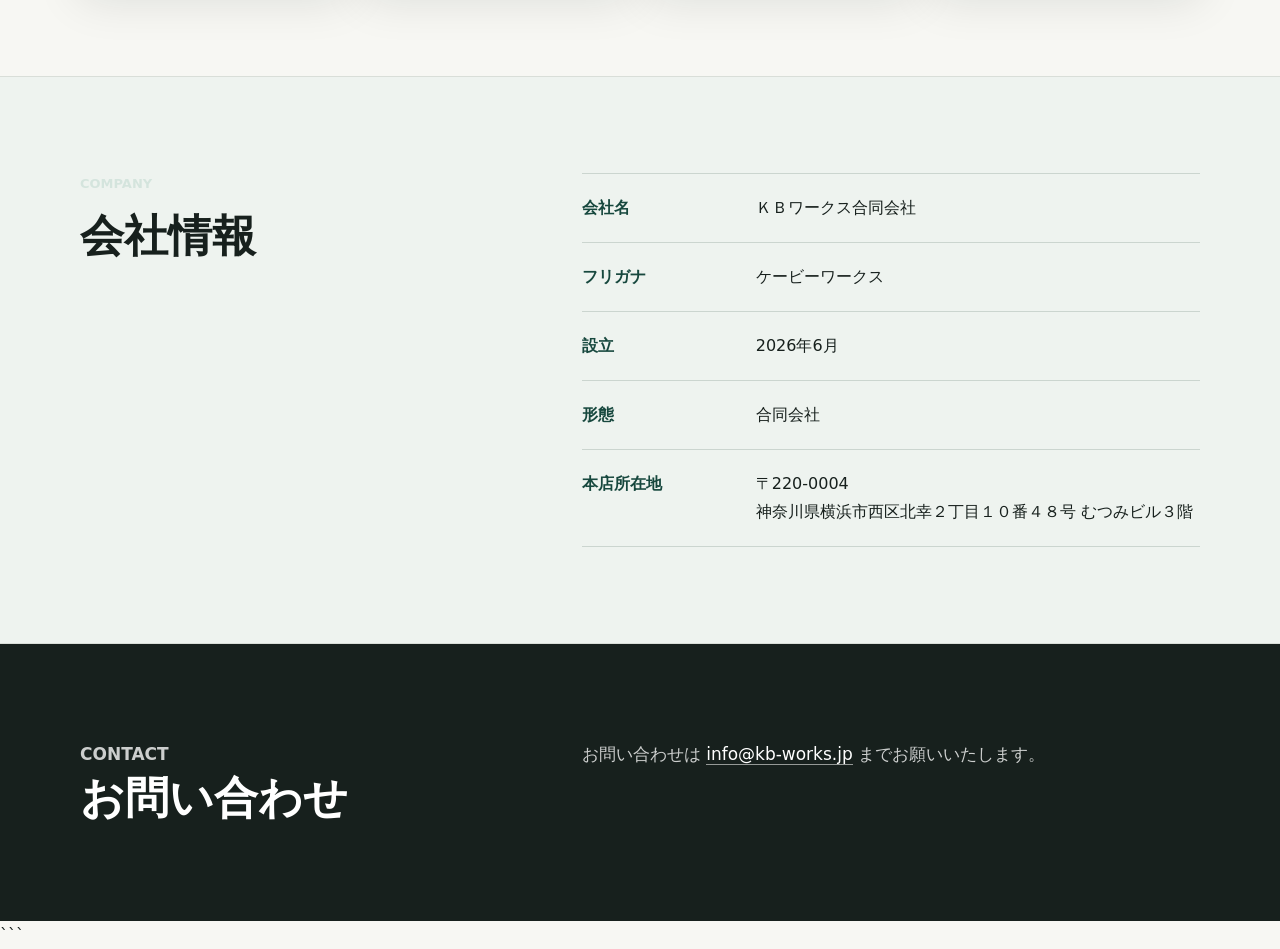
==== commit 3df9272b: "Remove establishment date from hero section Removed the establishment date from the hero section." ====
--- a/index.html
+++ b/index.html
@@ -31,7 +31,6 @@
     <div class="hero-media" aria-hidden="true"></div>
     <div class="hero-overlay"></div>
     <div class="hero-content">
-      <p class="status">2026年6月 設立</p>
       <h1 id="hero-title">KBワークス<wbr>合同会社</h1>
       <p class="lead">
         ソフトウェア、音声コンテンツ、医療・病理学領域の文書業務を、静かな精度で支えます。
